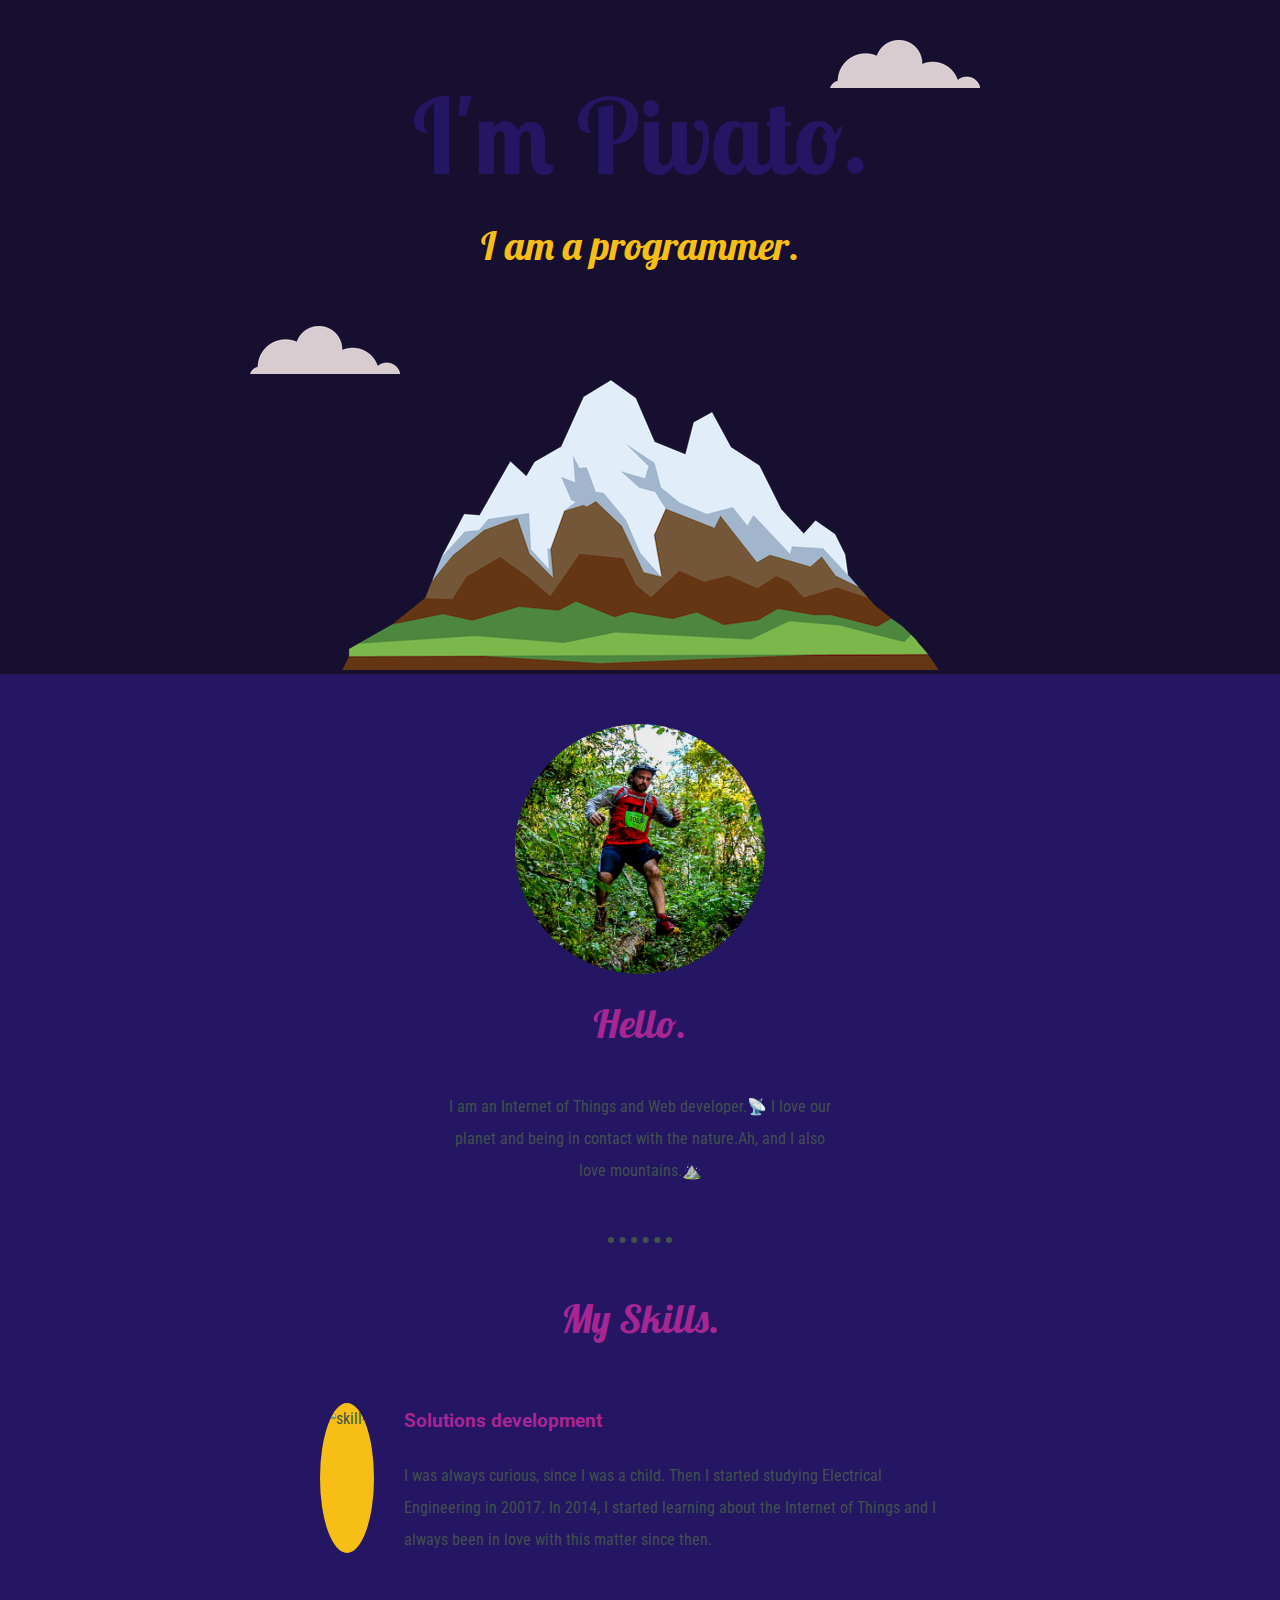
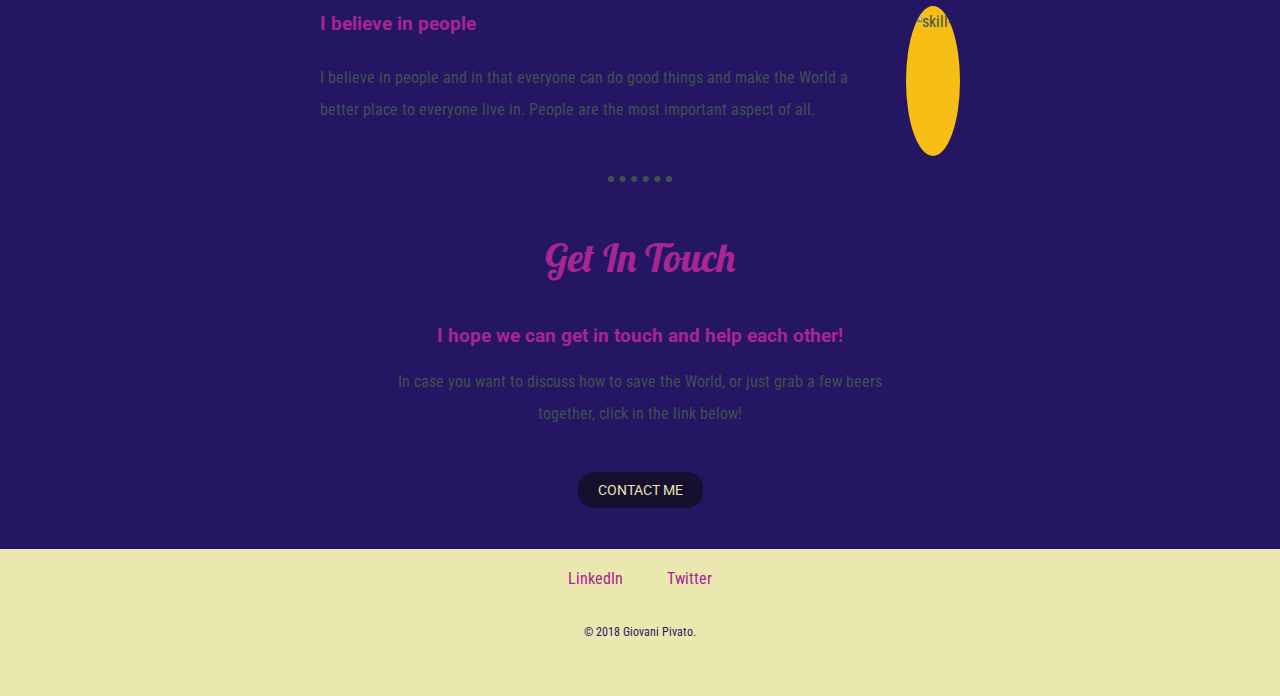
==== index.html @ 3536ad79 "index" ====
<!DOCTYPE html>
<html lang="en" dir="ltr">
  <head>
    <meta charset="utf-8">
    <title>Giovani Pivato's Website</title>
    <link rel="stylesheet" href="css/styles.css">
    <link rel="icon" href="favicon1.ico">
    <link href="https://fonts.googleapis.com/css?family=Lobster|Lobster+Two|Roboto|Roboto+Condensed&display=swap" rel="stylesheet">
  </head>
  <body>
  <div class="top-container">
    <img class="top-cloud" src="images/cloud.png" alt="cloud-img">
    <h1>I'm Pivato.</h1>
    <h2 class="intro1">I am a programmer.</h2>
    <img class="bottom-cloud" src="images/cloud.png" alt="cloud-img">
    <img src="images/mountain.png" alt="mountain-img">
  </div>
  <div class="middle-container">
    <div class="profile">
      <img src="images/piv.jpg" alt="profile-pic" class="profile-pic">
      <h2>Hello.</h2>
      <p class="intro">I am an Internet of Things and Web developer.📡 I love our planet and being in contact with the nature.Ah, and I also love mountains.⛰️</p>
    </div>
    <hr>
    <div class="skills">
      <h2>My Skills.</h2>
      <div class="skill-row">
        <img class="skill-1" src="https://image.flaticon.com/icons/svg/993/993515.svg" alt="skill-1">
        <h3>Solutions development</h3>
        <p>I was always curious, since I was a child. Then I started studying Electrical Engineering in 20017. In 2014, I started learning about the Internet of Things and I always been in love with this matter since then.</p>
      </div>
      <div class="skill-row">
        <img class="skill-2" src="https://image.flaticon.com/icons/svg/174/174249.svg" alt="skill-2">
        <h3>I believe in people</h3>
        <p>I believe in people and in that everyone can do good things and make the World a better place to everyone live in. People are the most important aspect of all.</p>
      </div>
    </div>
    <hr>
    <div class="contact-me">
      <h2>Get In Touch</h2>
      <h3>I hope we can get in touch and help each other!</h3>
      <p class="contact-2">In case you want to discuss how to save the World, or just grab a few beers together, click in the link below!</p>
      <a class="butn" href="mailto:giovanipivato@gmail.com">CONTACT ME</a>
    </div>
  </div>


  <div class="bottom-container">
    <a class="footer-link" href="https://www.linkedin.com/in/pivato">LinkedIn</a>
    <a class="footer-link" href="https://twitter.com/elPivato">Twitter</a>
    <p class="copyright">© 2018 Giovani Pivato.</p>
  </div>

  </div>

  </body>
</html>
---- css/styles.css ----
body {
  margin: 0;
  text-align: center;
  font-family: 'Roboto Condensed', sans-serif;
  background-color: #241663;
  color: #40514e;
}

h1 {
  font-family: 'Lobster Two', cursive;
  font-size:6.5rem;
  margin: 50px auto 0 auto;
  color: #241663;
  font-weight: bold;
}

h2 {
  font-family: 'Lobster', cursive;
  font-size: 2.5rem;
  margin-top: 20px;
  color: #a72693;
  font-weight: normal;
  padding-bottom: 10px;
}

h3 {
  font-family: 'Roboto', sans-serif;
  color: #a72693;
}

a {
  color: #a72693;
  margin: 10px 20px;
  text-decoration: none;
}

a:hover {
  color: #241663;
}

p{
  line-height: 2;
}

hr {
  border: dotted #40514e 6px;
  border-bottom: none;
  width: 4%;
  margin: 50px auto;
}

.intro1{
  color: #f7be16;
}

.top-container {
  background-color: #160f30;
  position: relative;
  padding-top: 20px;
}

.middle-container{
  margin: 50px 0;
}

.bottom-container{
  background-color: #eae7af;
  padding: 20px;
}

.contact-me{
  width: 40%;
  margin: 40px auto;
}

.intro{
  width:30%;
  margin: auto;
}

.copyright {
  color: #241663;
  font-size:0.75rem;
  padding: 20px 0;
}

.contact-2 {
  margin-bottom: 50px;
}

.butn {
  -webkit-border-radius: 16;
  -moz-border-radius: 16;
  border-radius: 16px;
  font-family: 'Roboto', sans-serif;
  color: #eae7af;
  font-size: 14px;
  background: #160f30;
  padding: 10px 20px 10px 20px;
  text-decoration: none;
}

.butn:hover {
  background: #f7be16;
  text-decoration: none;
}

.skill-1{
  height: 150px;
  border-radius: 100%;
  background-color: #f7be16;
  float: left;
  margin-right: 30px;
}

.skill-2{
  height: 150px;
  border-radius: 100%;
  background-color: #f7be16;
  float: right;
  margin-left: 30px;
}

.skill-row{
  width:50%;
  margin: 50px auto 50px auto;
  text-align: left;
  line-height: 2;
}


.bottom-cloud {
  position: absolute;
  left: 250px;
  bottom: 300px;
}

.top-cloud {
  position: absolute;
  right: 300px;
  top: 40px;
}

.profile-pic{
  height: 250px;
  width: 250px;
  border-radius: 100%;
}
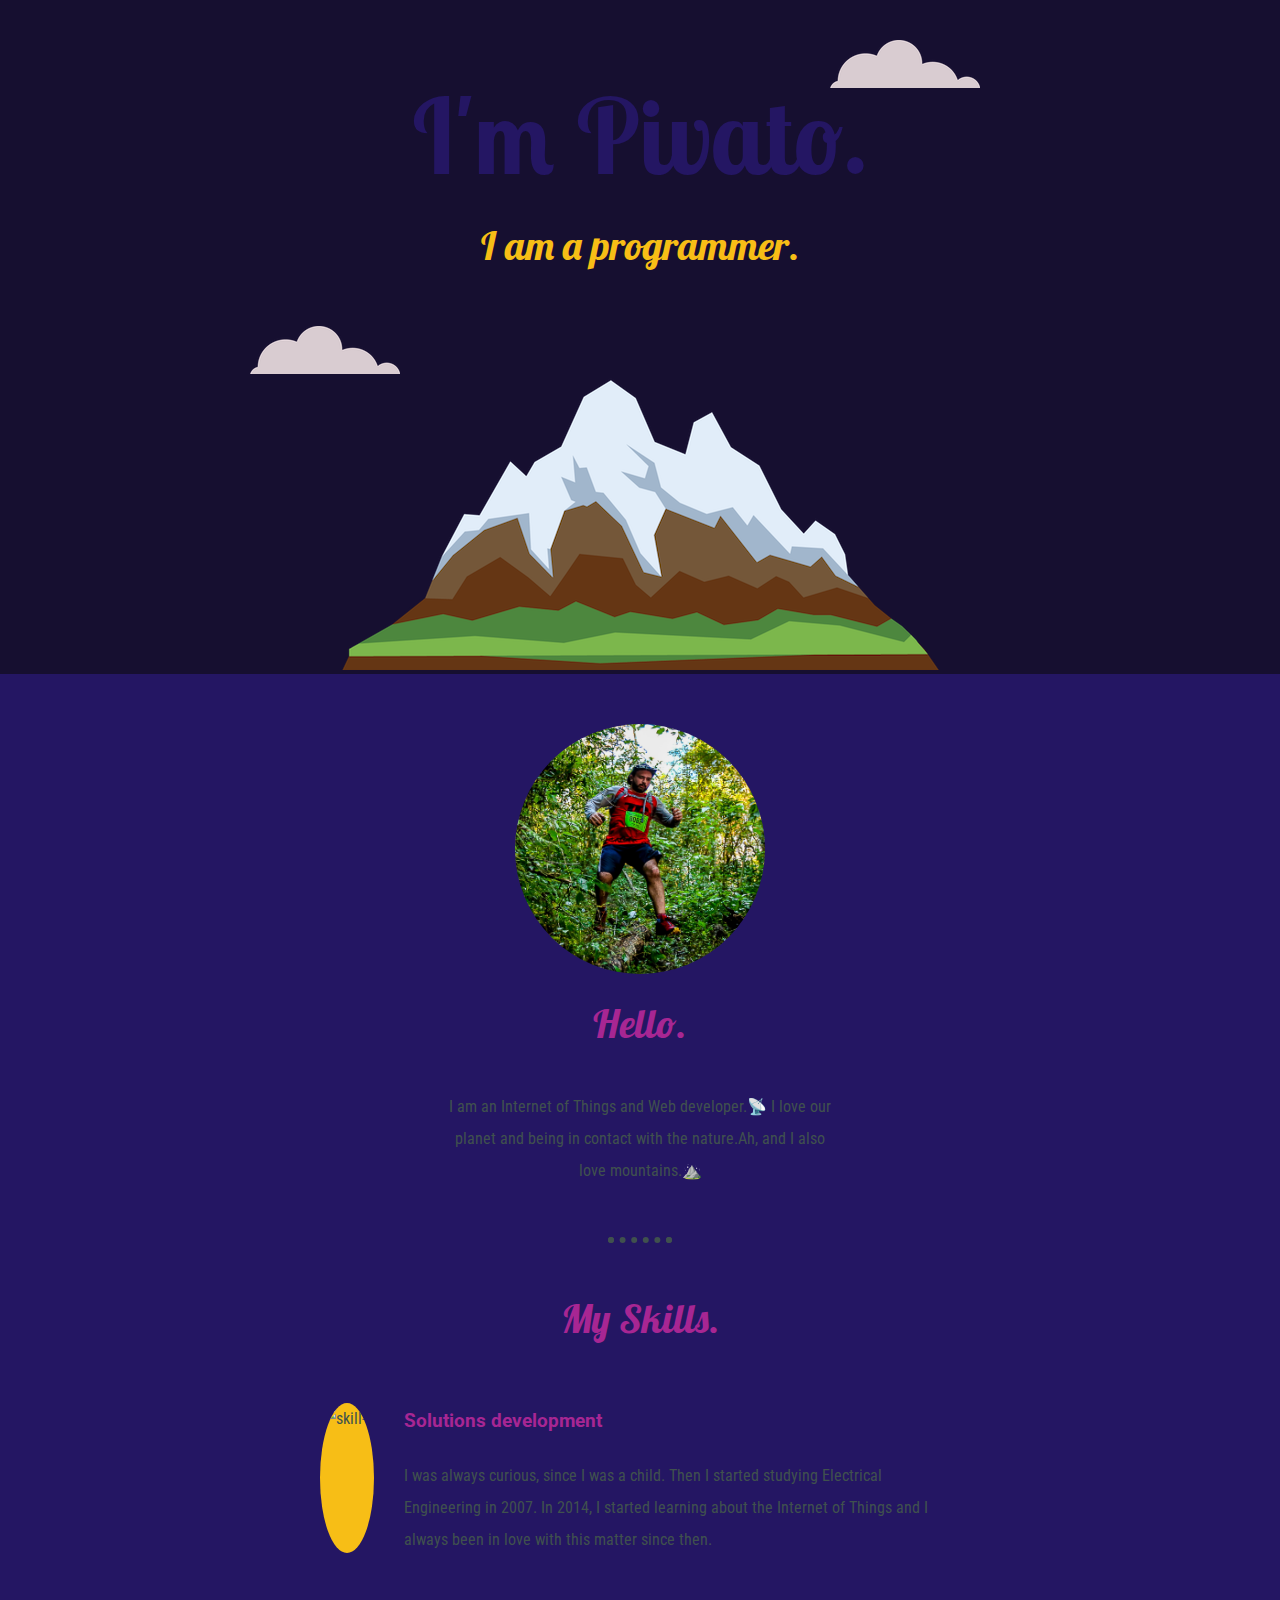
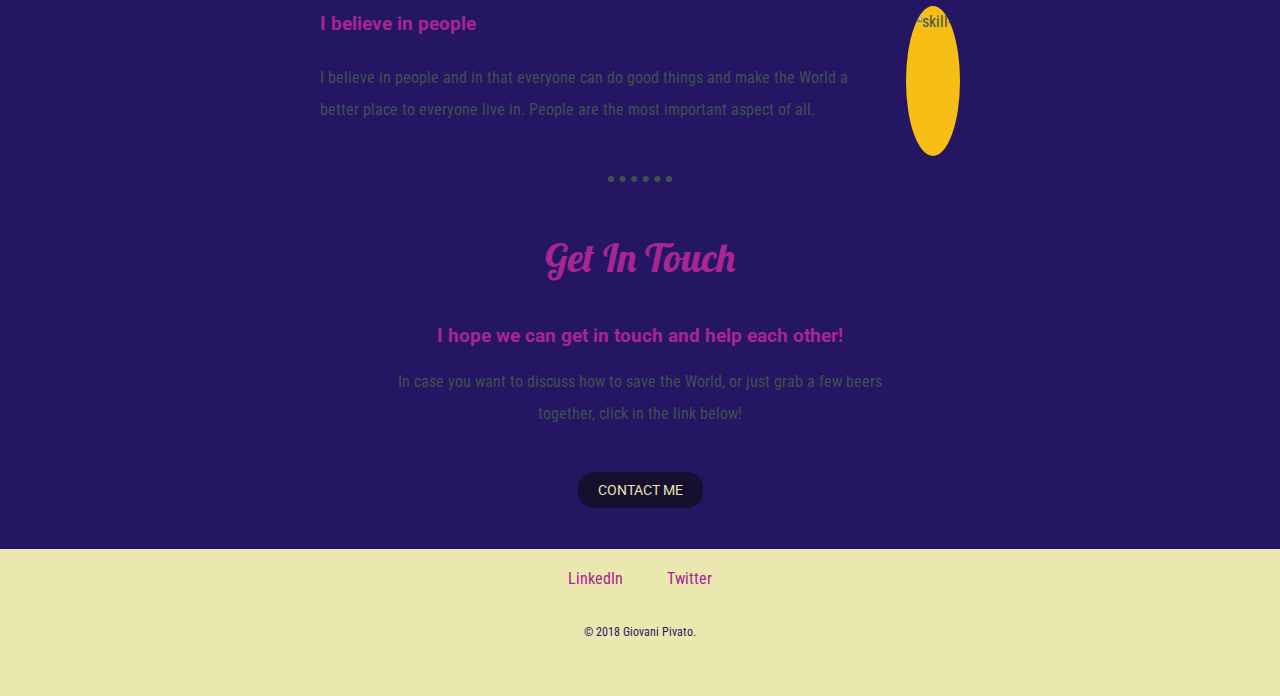
==== commit 053692c6: "Update index.html" ====
--- a/index.html
+++ b/index.html
@@ -27,7 +27,7 @@
       <div class="skill-row">
         <img class="skill-1" src="https://image.flaticon.com/icons/svg/993/993515.svg" alt="skill-1">
         <h3>Solutions development</h3>
-        <p>I was always curious, since I was a child. Then I started studying Electrical Engineering in 20017. In 2014, I started learning about the Internet of Things and I always been in love with this matter since then.</p>
+        <p>I was always curious, since I was a child. Then I started studying Electrical Engineering in 2007. In 2014, I started learning about the Internet of Things and I always been in love with this matter since then.</p>
       </div>
       <div class="skill-row">
         <img class="skill-2" src="https://image.flaticon.com/icons/svg/174/174249.svg" alt="skill-2">
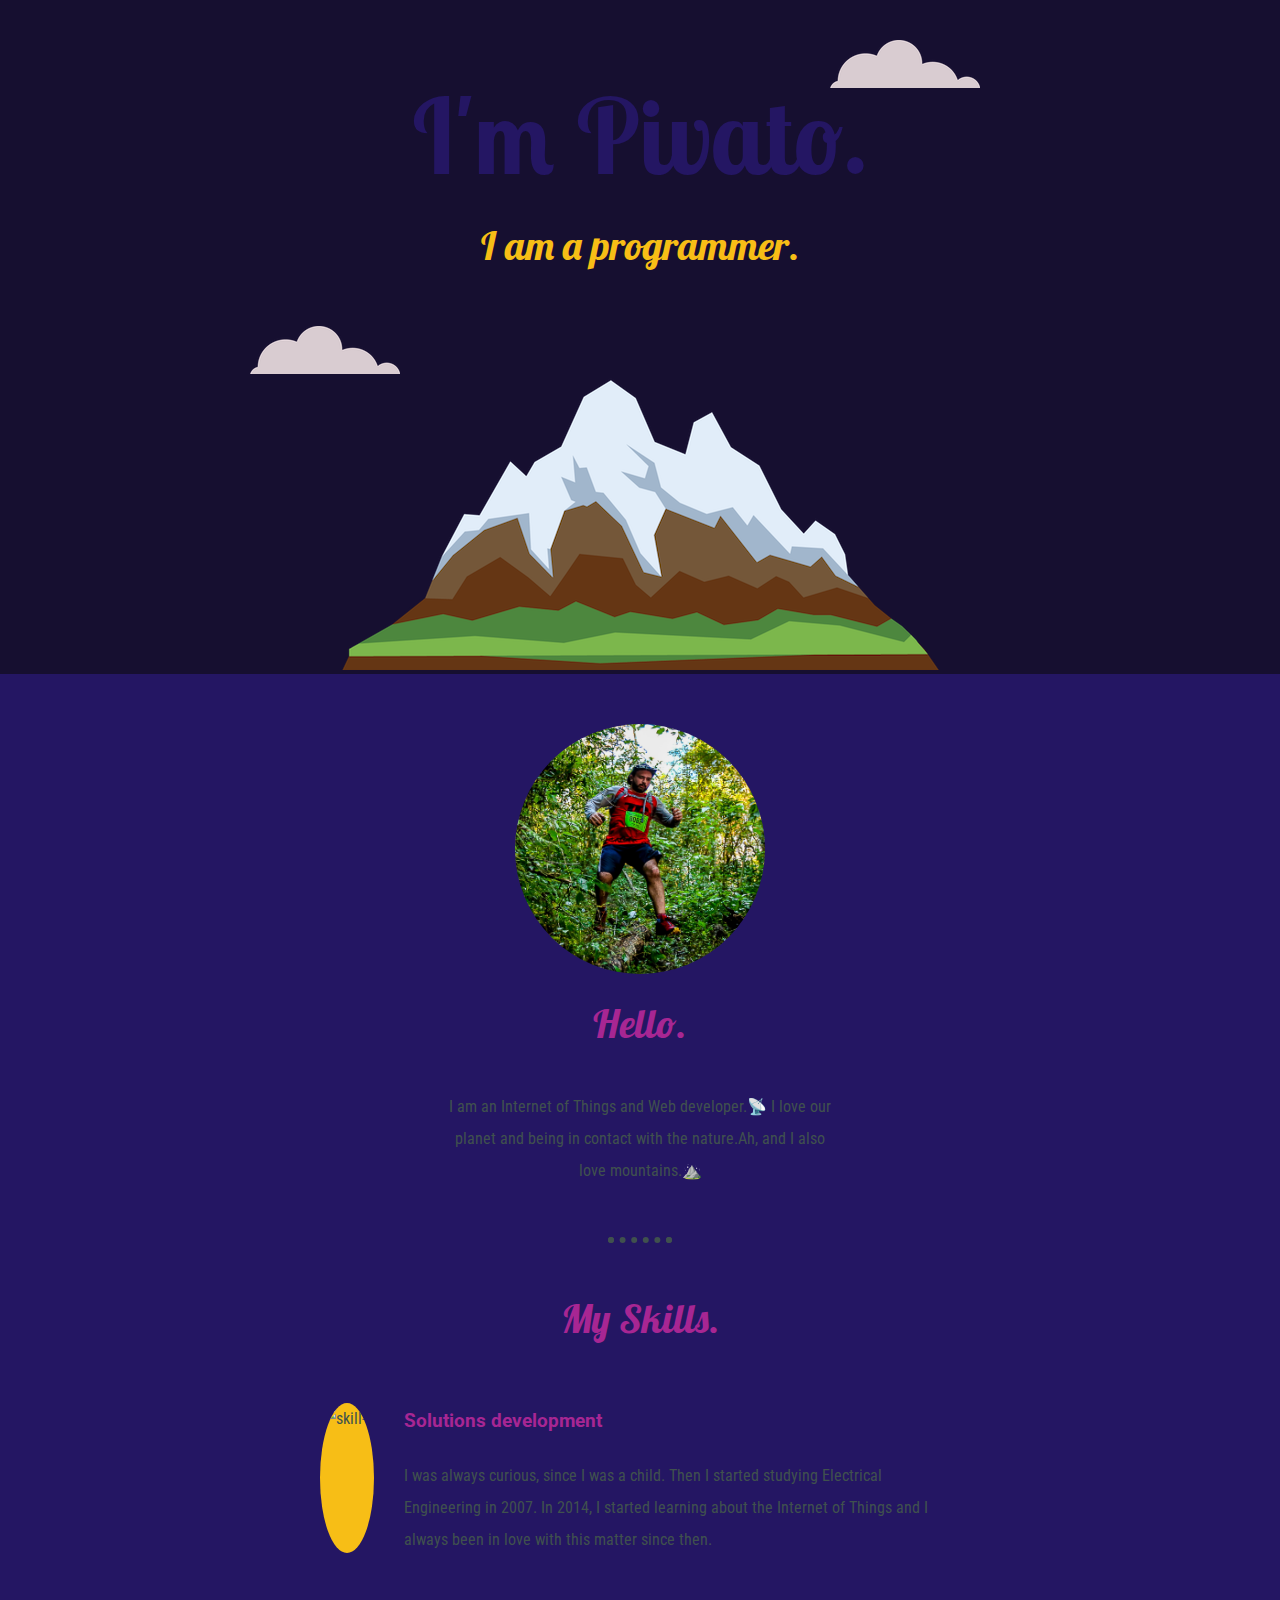
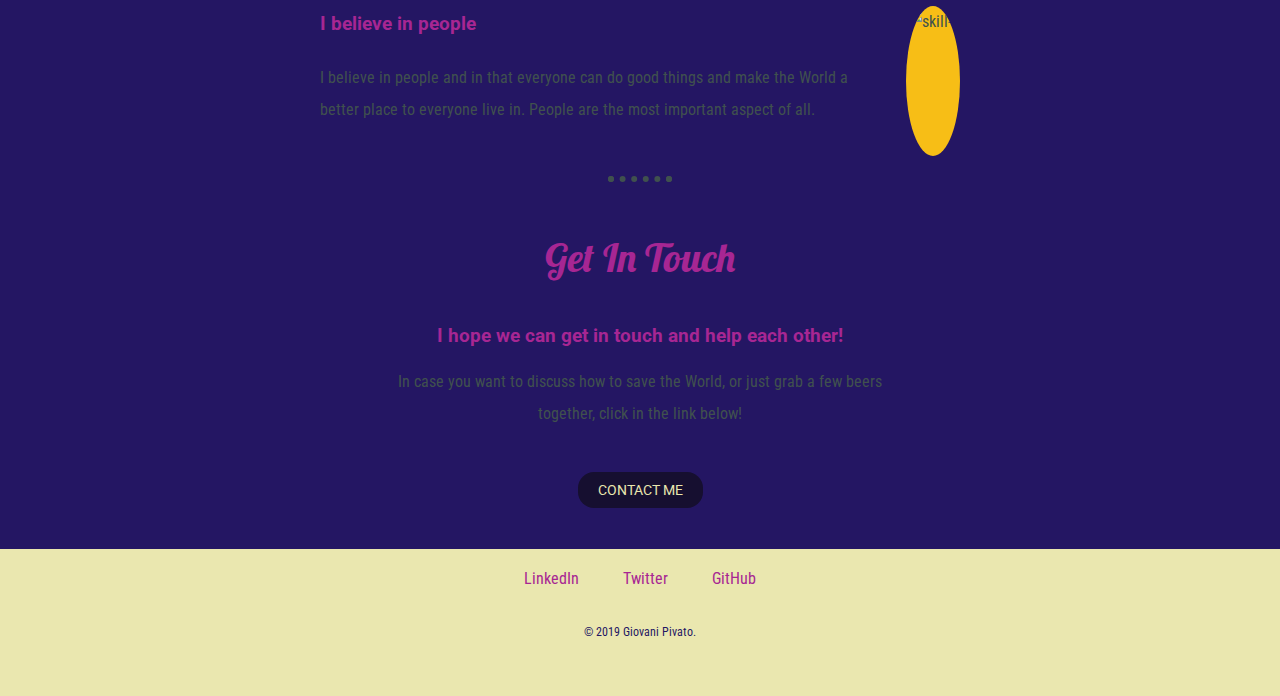
==== commit 3a910d06: "Update index.html" ====
--- a/index.html
+++ b/index.html
@@ -13,7 +13,7 @@
     <h1>I'm Pivato.</h1>
     <h2 class="intro1">I am a programmer.</h2>
     <img class="bottom-cloud" src="images/cloud.png" alt="cloud-img">
-    <img src="images/mountain.png" alt="mountain-img">
+    <a href="https://pt.wikipedia.org/wiki/Pico_Paran%C3%A1"><img src="images/mountain.png" alt="mountain-img"></a>
   </div>
   <div class="middle-container">
     <div class="profile">
@@ -48,7 +48,8 @@
   <div class="bottom-container">
     <a class="footer-link" href="https://www.linkedin.com/in/pivato">LinkedIn</a>
     <a class="footer-link" href="https://twitter.com/elPivato">Twitter</a>
-    <p class="copyright">© 2018 Giovani Pivato.</p>
+    <a class="footer-link" href="https://github.com/elpivato">GitHub</a>
+    <p class="copyright">© 2019 Giovani Pivato.</p>
   </div>
 
   </div>
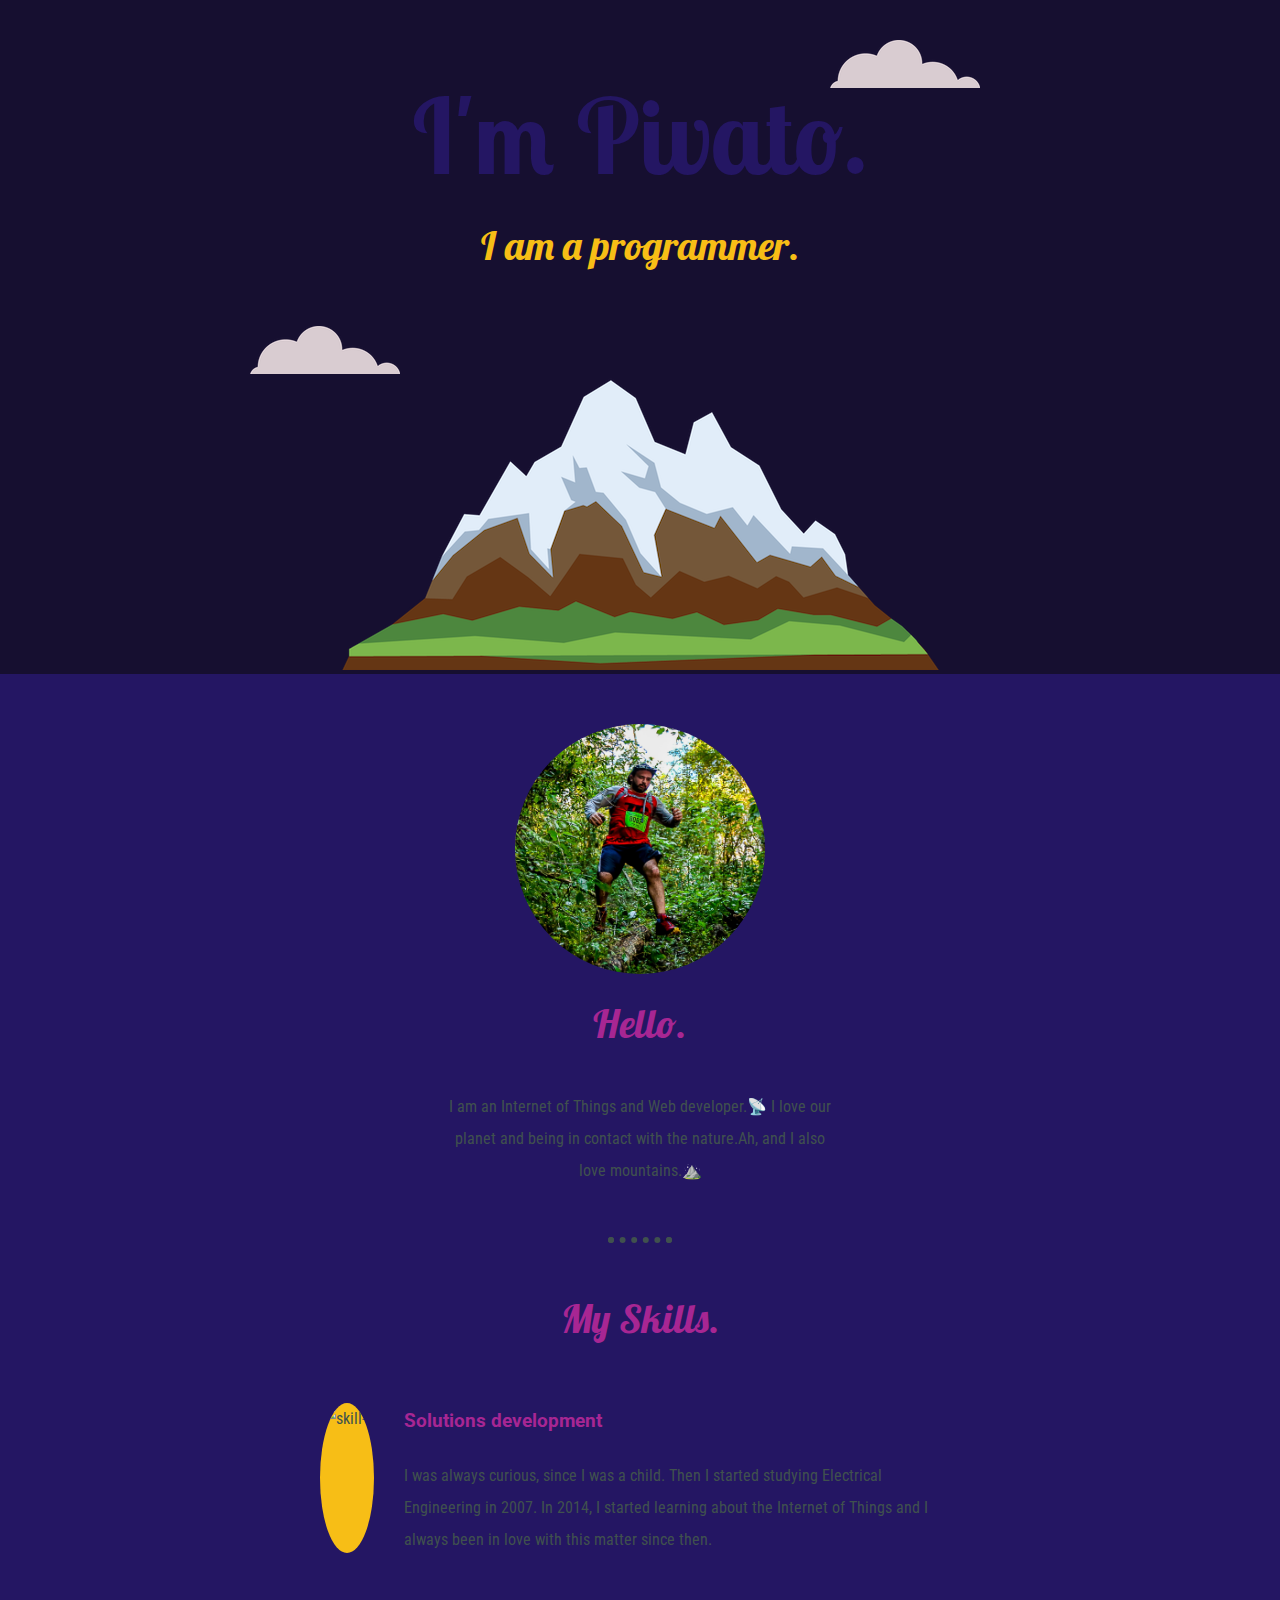
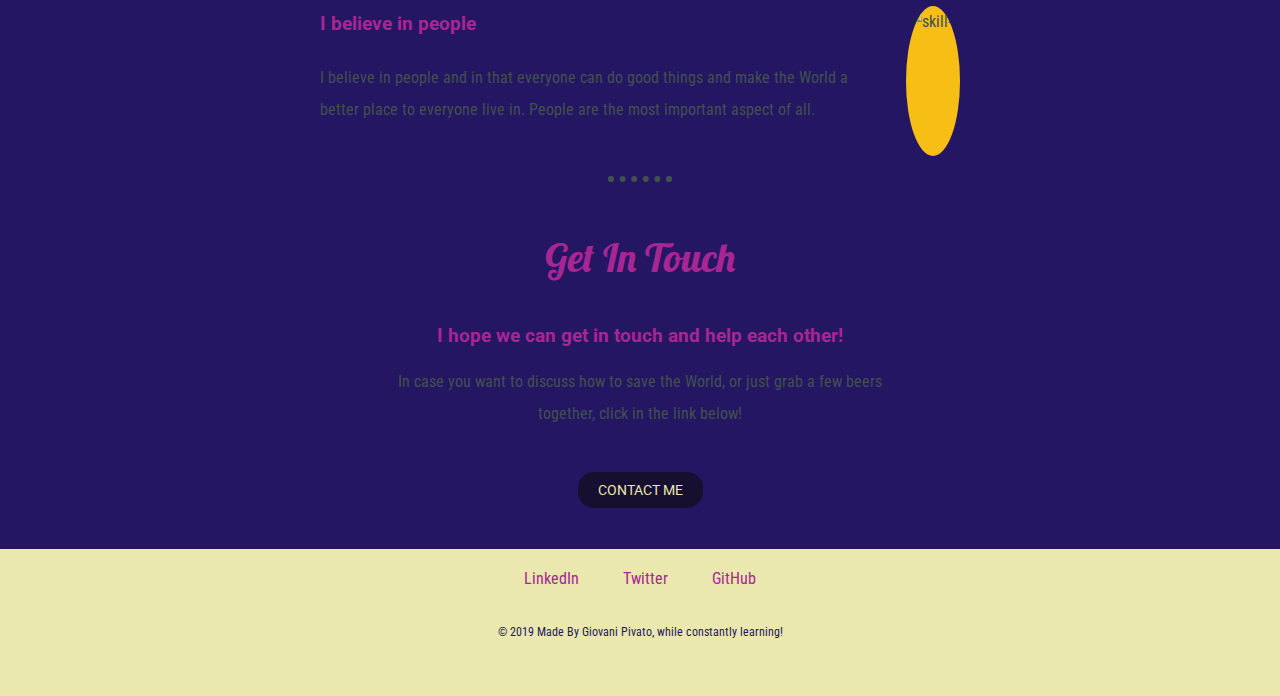
==== commit 6bb99325: "Atualização" ====
--- a/index.html
+++ b/index.html
@@ -49,7 +49,7 @@
     <a class="footer-link" href="https://www.linkedin.com/in/pivato">LinkedIn</a>
     <a class="footer-link" href="https://twitter.com/elPivato">Twitter</a>
     <a class="footer-link" href="https://github.com/elpivato">GitHub</a>
-    <p class="copyright">© 2019 Giovani Pivato.</p>
+    <p class="copyright">© 2019 Made By Giovani Pivato, while constantly learning!</p>
   </div>
 
   </div>
